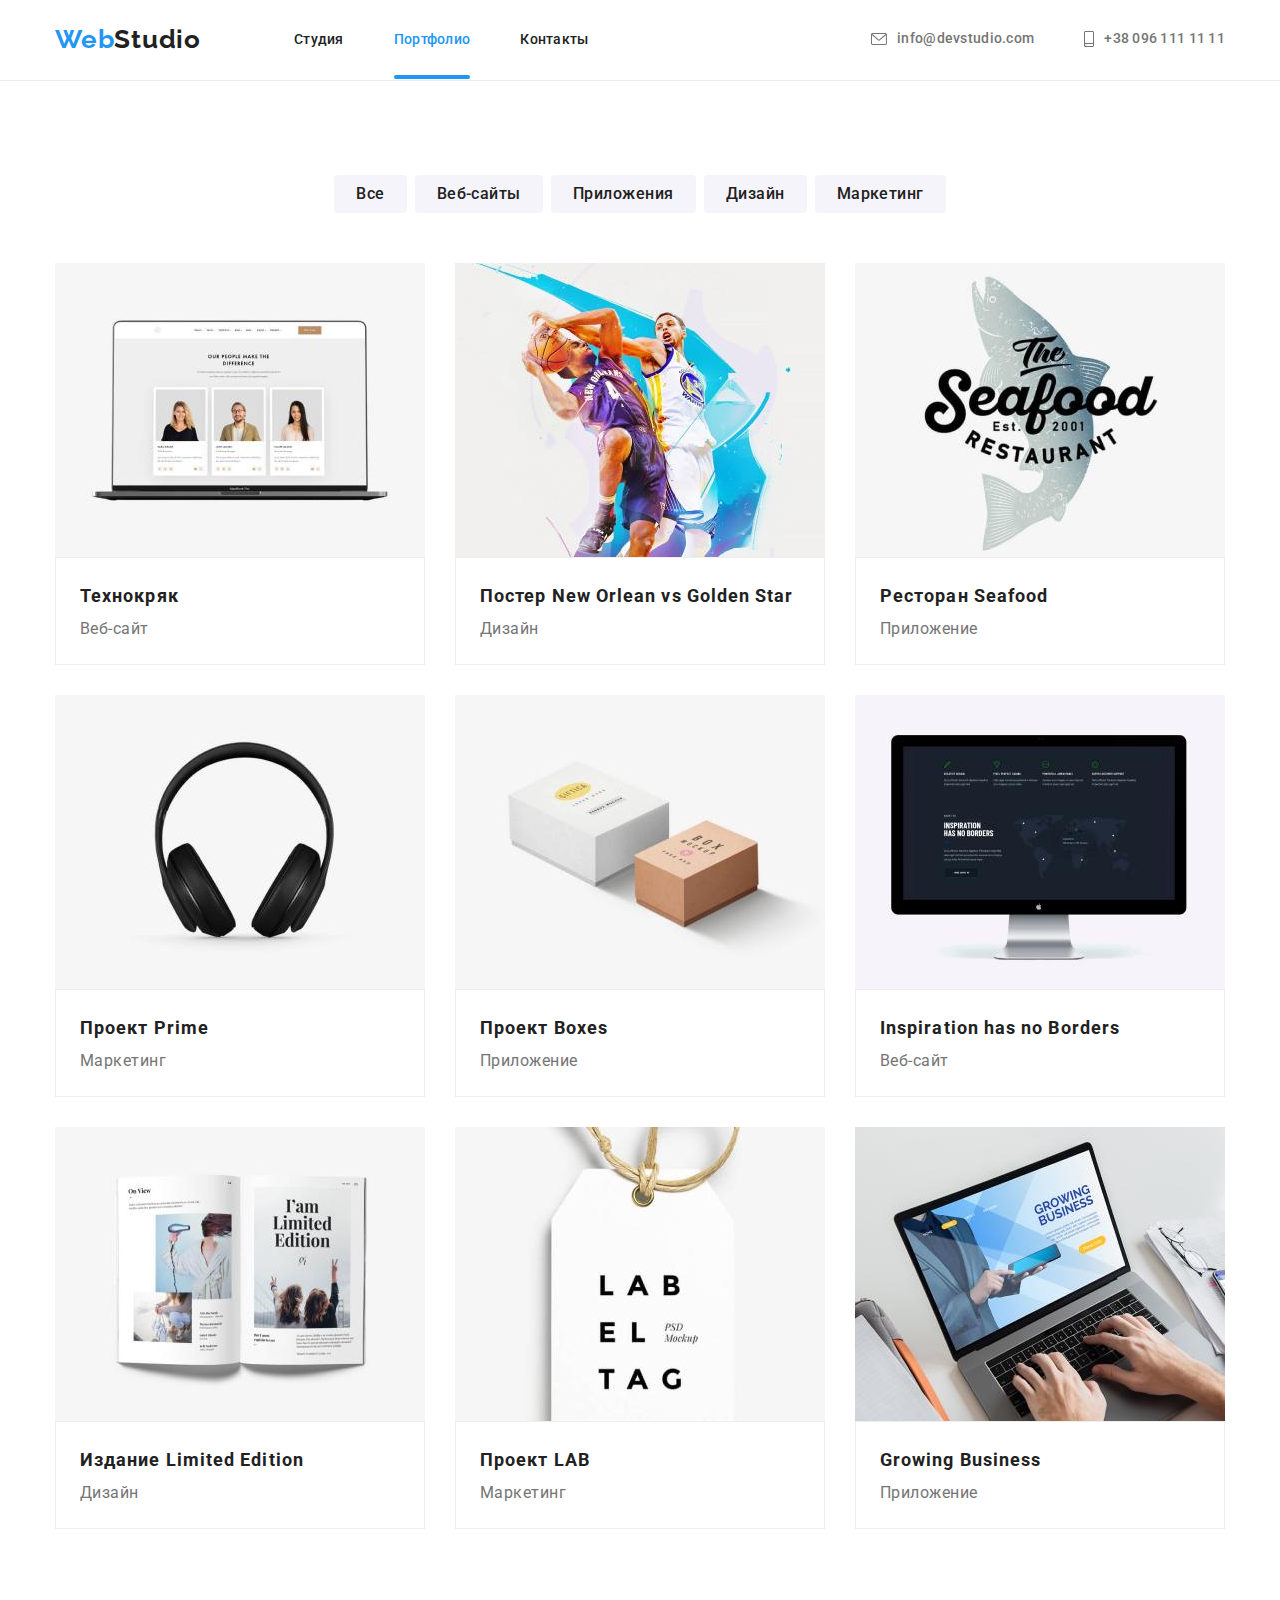
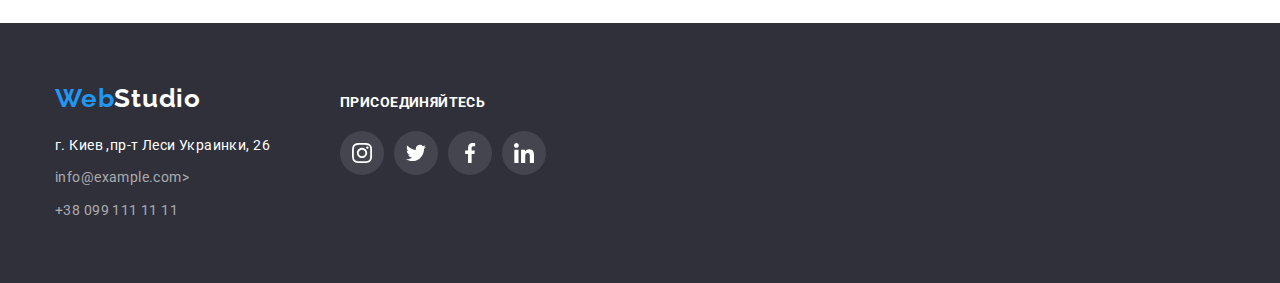
==== portfolio.html @ cd9b9634 "старт" ====
<!DOCTYPE html>
<html lang="ru">
  <head>
    <meta charset="UTF-8" />
    <meta http-equiv="X-UA-Compatible" content="IE=edge" />
    <meta name="viewport" content="width=device-width, initial-scale=1.0" />
    <title>WebStudio</title>
    <link rel="preconnect" href="https://fonts.googleapis.com" />
    <link rel="preconnect" href="https://fonts.gstatic.com" crossorigin />
    <link
      href="https://fonts.googleapis.com/css2?family=Raleway:wght@700&family=Roboto:wght@400;500;700;900&display=swap"
      rel="stylesheet"
    />
    <link
      rel="stylesheet"
      href="https://cdnjs.cloudflare.com/ajax/libs/modern-normalize/1.1.0/modern-normalize.css"
      integrity="sha512-Y0MM+V6ymRKN2zStTqzQ227DWhhp4Mzdo6gnlRnuaNCbc+YN/ZH0sBCLTM4M0oSy9c9VKiCvd4Jk44aCLrNS5Q=="
      crossorigin="anonymous"
      referrerpolicy="no-referrer"
    />
    <link rel="stylesheet" href="./css/styles.css" />
  </head>
  <body>
    <!--[Хедер]-->
    <header class="main-header">
      <div class="container container-header">
        <!--Главная навигация-->
        <nav class="main-nav">
          <a href="./index.html" class="logo"
            >Web<span class="logo-web">Studio</span>
          </a>
          <ul class="nav-list list">
            <li class="nav-list-item">
              <a href="./index.html" class="nav-link">Студия</a>
            </li>
            <li class="nav-list-item">
              <a href="./portfolio.html" class="nav-link current">Портфолио</a>
            </li>
            <li class="nav-list-item">
              <a href="" class="nav-link">Контакты</a>
            </li>
          </ul>
        </nav>
        <ul class="contacts heder list contacts-list">
          <li class="contacts-item">
            <a
              href="mailto:info@devstudio.com"
              class="contacts-link contacts-link-icon"
            >
              <svg class="contact-icon" width="16px" height="12px">
                <use href="./images/sprite.svg#icon-envelope-mail"></use>
              </svg>
              info@devstudio.com
            </a>
          </li>
          <li class="contacts-item">
            <a href="tel:+380961111111" class="contacts-link contacts-link-icon"
              ><svg class="contact-icon" width="10px" height="16px">
                <use href="./images/sprite.svg#icon-smartphone"></use>
              </svg>
              +38 096 111 11 11</a
            >
          </li>
        </ul>
      </div>
    </header>
    <!--Основной контент страницы Портфолио-->
    <main>
      <section class="section portfolio section-portfolio">
        <div class="container">
          <h1 class="section-title visually-hidden">Страница Портфолио</h1>
          <ul class="nav-portfolio list">
            <li class="nav-portfolio-item">
              <button type="button" class="buttons">Все</button>
            </li>
            <li class="nav-portfolio-item">
              <button type="button" class="buttons">Веб-сайты</button>
            </li>
            <li class="nav-portfolio-item">
              <button type="button" class="buttons">Приложения</button>
            </li>
            <li class="nav-portfolio-item">
              <button type="button" class="buttons">Дизайн</button>
            </li>
            <li class="nav-portfolio-item">
              <button type="button" class="buttons">Маркетинг</button>
            </li>
          </ul>
          <ul class="portfolio-list list">
            <li class="portfolio-item"><div class="portfolio-item-box">
              <a href="" class="portfolio-item-link">
                <div class="portfolio-pre-box"><img
                  src="./images/img-tehno.jpg"
                  alt="Веб-сайт технокряк"
                  width="370"
                  height="294"
                />
              <p class="portfolio-box-text">Технокряк это современная площадка распространения коронавируса. Компании используют эту платформу для цифрового шпионажа и атак на защищённые сервера конкурентов.</p>
              </div>
                <div class="descript-portfolio">
                  <h2 class="title">Технокряк</h2>
                  <p class="text">Веб-сайт</p>
                </div></div>
              </a>
            </li>
            <li class="portfolio-item"><div class="portfolio-item-box">
              <a href="" class="portfolio-item-link">
                <div class="portfolio-pre-box"><img
                  src="./images/img-poster.jpg"
                  alt="Постер баскетбольного матча"
                  width="370"
                  height="294"
                /><p class="portfolio-box-text">Технокряк это современная площадка распространения коронавируса. Компании используют эту платформу для цифрового шпионажа и атак на защищённые сервера конкурентов.</p>
              </div>
                <div class="descript-portfolio">
                  <h2 class="title">Постер New Orlean vs Golden Star</h2>
                  <p class="text">Дизайн</p>
                </div></div>
              </a>
            </li>
            <li class="portfolio-item"><div class="portfolio-item-box">
              <a href="" class="portfolio-item-link">
                <div class="portfolio-pre-box"><img
                  src="./images/img-seafood.jpg"
                  alt="Лого ресторана"
                  width="370"
                  height="294"
                /><p class="portfolio-box-text">Технокряк это современная площадка распространения коронавируса. Компании используют эту платформу для цифрового шпионажа и атак на защищённые сервера конкурентов.</p>
              </div>
                <div class="descript-portfolio">
                  <h2 class="title">Ресторан Seafood</h2>
                  <p class="text">Приложение</p>
                </div></div>
              </a>
            </li>
            <li class="portfolio-item"><div class="portfolio-item-box">
              <a href="" class="portfolio-item-link">
                <div class="portfolio-pre-box"><img
                  src="./images/img-prime.jpg"
                  alt="Наушники"
                  width="370"
                  height="294"
                /><p class="portfolio-box-text">Технокряк это современная площадка распространения коронавируса. Компании используют эту платформу для цифрового шпионажа и атак на защищённые сервера конкурентов.</p>
              </div>
                <div class="descript-portfolio">
                  <h2 class="title">Проект Prime</h2>
                  <p class="text">Маркетинг</p>
                </div></div>
              </a>
            </li>
            <li class="portfolio-item"><div class="portfolio-item-box">
              <a href="" class="portfolio-item-link">
                <div class="portfolio-pre-box"><img
                  src="./images/img-boxes.jpg"
                  alt="Коробки"
                  width="370"
                  height="294"
                /><p class="portfolio-box-text">Технокряк это современная площадка распространения коронавируса. Компании используют эту платформу для цифрового шпионажа и атак на защищённые сервера конкурентов.</p>
              </div>
                <div class="descript-portfolio">
                  <h2 class="title">Проект Boxes</h2>
                  <p class="text">Приложение</p>
                </div></div>
              </a>
            </li>
            <li class="portfolio-item"><div class="portfolio-item-box">
              <a href="" class="portfolio-item-link">
                <div class="portfolio-pre-box"><img
                  src="./images/img-inspire.jpg"
                  alt="Веб-сайт Inspiration has no Borders"
                  width="370"
                  height="294"
                /><p class="portfolio-box-text">Технокряк это современная площадка распространения коронавируса. Компании используют эту платформу для цифрового шпионажа и атак на защищённые сервера конкурентов.</p>
              </div>
                <div class="descript-portfolio">
                  <h2 class="title">Inspiration has no Borders</h2>
                  <p class="text">Веб-сайт</p>
                </div></div>
              </a>
            </li>
            <li class="portfolio-item"><div class="portfolio-item-box">
              <a href="" class="portfolio-item-link">
                <div class="portfolio-pre-box"><img
                  src="./images/img-limited.jpg"
                  alt="Лимитированое издание"
                  width="370"
                  height="294"
                /><p class="portfolio-box-text">Технокряк это современная площадка распространения коронавируса. Компании используют эту платформу для цифрового шпионажа и атак на защищённые сервера конкурентов.</p>
              </div>
                <div class="descript-portfolio">
                  <h2 class="title">Издание Limited Edition</h2>
                  <p class="text">Дизайн</p>
                </div></div>
              </a>
            </li>
            <li class="portfolio-item"><div class="portfolio-item-box">
              <a href="" class="portfolio-item-link">
                <div class="portfolio-pre-box"><img
                  src="./images/img-lab.jpg"
                  alt="лого проекта LAB"
                  width="370"
                  height="294"
                /><p class="portfolio-box-text">Технокряк это современная площадка распространения коронавируса. Компании используют эту платформу для цифрового шпионажа и атак на защищённые сервера конкурентов.</p>
              </div>
                <div class="descript-portfolio">
                  <h2 class="title">Проект LAB</h2>
                  <p class="text">Маркетинг</p>
                </div></div>
              </a>
            </li>
            <li class="portfolio-item"><div class="portfolio-item-box">
              <a href="" class="portfolio-item-link">
                <div class="portfolio-pre-box"><img
                  src="./images/img-business.jpg"
                  alt="Приложение Growing Business"
                  width="370"
                  height="294"
                /><p class="portfolio-box-text">Технокряк это современная площадка распространения коронавируса. Компании используют эту платформу для цифрового шпионажа и атак на защищённые сервера конкурентов.</p>
              </div>
                <div class="descript-portfolio">
                  <h2 class="title">Growing Business</h2>
                  <p class="text">Приложение</p>
                </div></div>
              </a>
            </li>
          </ul>
        </div>
      </section>
    </main>
    <!--Футер -->
    <footer class="footer">
      <div class="container">
        <div class="footer-container">
          <div class="footer-container-box">
            <a href="./index.html" class="logo logo-footer"
              >Web<span class="logo-web logo-web-footer">Studio</span>
            </a>
            <address>
              <ul class="contacts list">
                <li class="contact-item">
                  <a href="" class="contacts-link"
                    >г. Киев ,пр-т Леси Украинки, 26</a
                  >
                </li>
                <li class="contact-item">
                  <a
                    href="mailto:info@example.com"
                    class="contacts-link active"
                  >
                    info@example.com></a
                  >
                </li>
                <li class="contact-item">
                  <a href="tel:+380991111111" class="contacts-link active"
                    >+38 099 111 11 11</a
                  >
                </li>
              </ul>
            </address>
          </div>
          <div class="footer-container-box">
            <p class="conect">присоединяйтесь</p>
            <ul class="list social-network">
              <li class="social-network-item">
                <a href="" class="sosial-network-link"
                  ><svg width="20px" height="20px" class="social-network-icon">
                    <use href="./images/sprite.svg#icon-instagram"></use></svg
                ></a>
              </li>
              <li class="social-network-item">
                <a href="" class="sosial-network-link"
                  ><svg width="20px" height="20px" class="social-network-icon">
                    <use href="./images/sprite.svg#icon-twitter"></use></svg
                ></a>
              </li>
              <li class="social-network-item">
                <a href="" class="sosial-network-link"
                  ><svg width="20px" height="20px" class="social-network-icon">
                    <use href="./images/sprite.svg#icon-facebook"></use></svg
                ></a>
              </li>
              <li class="social-network-item">
                <a href="" class="sosial-network-link"
                  ><svg width="20px" height="20px" class="social-network-icon">
                    <use href="./images/sprite.svg#icon-linkedin"></use></svg
                ></a>
              </li>
            </ul>
          </div>
        </div>
      </div>
    </footer>
  </body>
</html>
---- css/styles.css ----
:root {
  --primary-text-color: #757575;
  --title-text-color: #212121;
  --accent-color: #2196f3;
  --primary-white-color: #ffffff;
  --buttons-bgc-color: #f5f4fa;
  --cubic: cubic-bezier(0.4, 0, 0.2, 1);
}
body {
  color: var(--primary-text-color);
  background-color: var(--primary-white-color);
  font-family: roboto, sans-serif;
}
p,
h1,
h2,
h3,
h4,
h5,
h6 {
  margin: 0;
  padding: 0;
}
ul {
  margin: 0;
  padding: 0;
}
img {
  display: block;
  max-width: 100%;
}

.container {
  width: 1200px;
  padding-left: 15px;
  padding-right: 15px;
  margin-left: auto;
  margin-right: auto;
}
.visually-hidden {
  position: absolute;
  width: 1px;
  height: 1px;
  margin: -1px;
  border: 0;
  padding: 0;

  white-space: nowrap;
  clip-path: inset(100%);
  clip: rect(0 0 0 0);
  overflow: hidden;
}
.list {
  list-style: none;
}
/* Стили заголовков секции */
.section .section-title {
  color: var(--title-text-color);
  font-family: Roboto, sans-serif;
  font-weight: 700;
  font-size: 36px;
  line-height: 1.16;
  text-align: center;
  letter-spacing: 0.03em;
  margin-bottom: 50px;
}
/* Стиль лого */
.logo {
  color: var(--accent-color);
  font-family: Raleway, sans-serif;
  font-weight: 700;
  font-size: 26px;
  line-height: 1.19;
  letter-spacing: 0.03em;
  text-decoration: none;
}
.logo-web {
  color: var(--title-text-color);
}
.logo-web-footer {
  color: var(--primary-white-color);
}

/* Стиль хедер */
.main-header {
  padding-top: 24px;
  padding-bottom: 25px;
}
.main-nav .nav-link {
  position: relative;
  color: var(--title-text-color);
  font-family: Roboto, sans-serif;
  font-weight: 500;
  font-size: 14px;
  line-height: 1.14;
  letter-spacing: 0.02em;
  text-decoration: none;
  transition: color 250ms var(--cubic);
}
.nav-link.current::after {
  content: "";
  position: absolute;
  bottom: -32px;
  left: 0px;
  width: 100%;
  height: 4px;
  background-color: var(--accent-color);
  border-radius: 2px;
}
.main-header {
  border-bottom: 1px solid #ececec;
}
.main-nav {
  display: flex;
  align-items: center;
}
.container-header {
  display: flex;
}
.nav-list {
  display: flex;
  margin-left: 93px;
}
.nav-list .nav-list-item:not(:last-child) {
  margin-right: 50px;
}
.nav-link:hover,
.nav-link:focus {
  color: var(--accent-color);
}
.main-nav .nav-link.current {
  color: var(--accent-color);
}
.contacts.heder {
  display: flex;
  align-items: center;
  margin-left: auto;
}
.contacts-item {
  display: flex;
  fill: var(--primary-text-color);
  align-items: center;
}
.contact-icon {
  margin-right: 10px;
}
.contacts-item:not(:last-child) {
  margin-right: 50px;
}
.contacts .contacts-link {
  display: flex;
  color: var(--primary-text-color);
  font-family: Roboto, sans-serif;
  font-weight: 500;
  font-size: 14px;
  line-height: 1.14;
  letter-spacing: 0.02em;
  text-decoration: none;
  align-items: center;
  transition: color 250ms var(--cubic), fill 250ms var(--cubic);
}
.contacts-link:hover,
.contacts-link:focus {
  color: var(--accent-color);
  fill: var(--accent-color);
}
/* Стиль героя*/
.section-hero {
  max-width: 1600px;
  height: 600px;
  margin-left: auto;
  margin-right: auto;
  background-color: #2f303a;
  background-image: linear-gradient(
      to right,
      rgba(47, 48, 58, 0.4),
      rgba(47, 48, 58, 0.4)
    ),
    url(../images/bg-img.jpg);
}
.section-hero {
  padding-top: 200px;
  padding-bottom: 200px;
}
.hero {
  text-align: center;
}
.hero-button {
  color: var(--primary-white-color);
  background-color: var(--accent-color);
  font-family: inherit;
  font-weight: 700;
  font-size: 16px;
  line-height: 1.87;
  letter-spacing: 0.06em;
  cursor: pointer;
  border: 1px;
  border-radius: 4px;
  padding: 10px 32px;
  box-shadow: 0px 4px 4px rgba(0, 0, 0, 0.15);
  transition: background-color 250ms var(--cubic);
}
.hero-button:hover,
.hero-button:focus {
  background-color: #188ce8;
  color: var(--primary-white-color);
}
.hero-title {
  color: var(--primary-white-color);
  font-family: Roboto, sans-serif;
  font-weight: 900;
  font-size: 44px;
  line-height: 1.36;
  text-align: center;
  letter-spacing: 0.06em;
  text-transform: uppercase;
  margin-bottom: 30px;
}
/* Стиль сtкуции Особености */
.section-features {
  padding-top: 94px;
  padding-bottom: 94px;
}
.features-list {
  display: flex;
}

.features-item {
  width: 270px;
}
/* /// */
.features-item:not(:last-child) {
  margin-right: 30px;
}
.features-title {
  color: var(--title-text-color);
  font-family: Roboto, sans-serif;
  font-weight: 700;
  font-size: 14px;
  line-height: 1.14;
  letter-spacing: 0.03em;
  text-transform: uppercase;
  margin-bottom: 10px;
  margin-top: 30px;
}
.features-container {
  display: flex;
  width: 270px;
  height: 120px;
  border: #f5f4fa;
  background-color: #f5f4fa;
  border-radius: 4px;
  align-items: center;
  justify-content: center;
}
.features-icon {
  width: 70px;
  height: 70px;
}
.features-text {
  font-size: 14px;
  line-height: 1.71;
  letter-spacing: 0.03em;
}
/* Стиль секции Чем мы занимаемся */
.section-doing {
  padding-bottom: 94px;
}
.doing-list {
  display: flex;
}
.doing-item {
  position: relative;
}
.doing-item-box {
  position: absolute;
  display: flex;
  justify-content: center;
  align-items: center;
  background-color: rgba(47, 48, 58, 0.8);
  width: 370px;
  height: 70px;
  bottom: 0;
  left: 0;
}
.doing-pre-title {
  font-family: Roboto, sans-serif;
  font-weight: 700;
  font-size: 14px;
  line-height: 1.14;
  letter-spacing: 0.03em;
  text-transform: uppercase;
  color: var(--primary-white-color);
}
.doing-item:not(:last-child) {
  margin-right: 30px;
}
/* Стиль секции Наша команда */
.section-team {
  background-color: #f5f4fa;
  padding-top: 94px;
  padding-bottom: 94px;
}
.team-list {
  display: flex;
  margin-left: -30px;
  margin-bottom: -30px;
}
.team-item {
  flex-basis: calc(100% / 4 - 30px);
  margin-left: 30px;
  margin-bottom: 30px;
  border-radius: 0px 0px 4px 4px;
  border: 1px;
  background-color: var(--primary-white-color);
  text-align: center;
  width: 270px;
  box-shadow: 0px 1px 3px rgba(0, 0, 0, 0.12), 0px 1px 1px rgba(0, 0, 0, 0.14),
    0px 2px 1px rgba(0, 0, 0, 0.2);
}
.team-icon-list {
  display: flex;
  justify-content: center;
}
.team-link-icon {
  display: flex;
  background-color: var(--primary-white-color);
  width: 44px;
  height: 44px;
  border-radius: 50%;
  color: #afb1b8;
  justify-content: center;
  align-items: center;
  transition: background-color 250ms var(--cubic), color 250ms var(--cubic);
}
.team-item-icon:not(:last-child) {
  margin-right: 10px;
}
.team-link-icon:hover,
.team-link-icon:focus {
  background-color: var(--accent-color);
  color: var(--primary-white-color);
}
.team-icon {
  width: 20px;
  height: 20px;
  fill: currentColor;
}
.description {
  padding-top: 30px;
  padding-bottom: 30px;
}
.team .title {
  color: var(--title-text-color);
  font-family: Roboto, sans-serif;
  font-weight: 500;
  font-size: 16px;
  line-height: 1.18;
  letter-spacing: 0.03em;
  margin-bottom: 10px;
}
.team .text {
  font-size: 16px;
  line-height: 1.18;
  letter-spacing: 0.03em;
  margin-bottom: 16px;
}
/* Стили секции клиентов */
.section-clients {
  padding-top: 94px;
  padding-bottom: 94px;
}
.clients-list {
  display: flex;
  justify-content: center;
}
.clients-item {
  width: 170px;
  height: 92px;
}
.clients-item-link {
  display: flex;
  justify-content: center;
  align-items: center;
  fill: rgba(175, 177, 184, 1);
  border: solid rgba(175, 177, 184, 1) 1px;
  border-radius: 4px;
  width: inherit;
  height: inherit;
  transition: fill 250ms var(--cubic), border-color 250ms var(--cubic);
}
.clients-item:not(:last-child) {
  margin-right: 30px;
}
.clients-item-link:hover,
.clients-item-link:focus {
  fill: rgba(33, 150, 243, 1);
  border-color: rgba(33, 150, 243, 1);
  cursor: pointer;
}

/* Стили кнопок портфолио */
.nav-portfolio {
  display: flex;
}
.nav-portfolio .buttons {
  color: var(--title-text-color);
  background-color: var(--buttons-bgc-color);
  font-family: inherit;
  font-weight: 500;
  font-size: 16px;
  line-height: 1.62;
  letter-spacing: 0.03em;
  cursor: pointer;
  border: 1px;
  border-radius: 4px;
  padding: 6px 22px;
  transition: color 250ms var(--cubic), background-color 250ms var(--cubic),
    box-shadow 250ms var(--cubic);
}
.nav-portfolio {
  justify-content: center;
}
.nav-portfolio-item:not(:last-child) {
  margin-right: 8px;
}
.nav-portfolio {
  margin-bottom: 50px;
}
.nav-portfolio .buttons:hover,
.nav-portfolio .buttons:focus {
  color: var(--primary-white-color);
  background-color: var(--accent-color);
  box-shadow: 0px 3px 1px rgba(0, 0, 0, 0.1), 0px 1px 2px rgba(0, 0, 0, 0.08),
    0px 2px 2px rgba(0, 0, 0, 0.12);
}
/* Стили Портфолио */
.portfolio-list {
  display: flex;
  flex-wrap: wrap;
  margin-left: -30px;
  margin-bottom: -30px;
}
.portfolio-item:hover,
.portfolio-item:focus {
  box-shadow: 0px 1px 1px rgba(0, 0, 0, 0.12), 0px 4px 4px rgba(0, 0, 0, 0.06),
    1px 4px 6px rgba(0, 0, 0, 0.16);
}
.portfolio-item {
  flex-basis: calc(100% / 3 - 30px);
  margin-left: 30px;
  margin-bottom: 30px;
  transition: box-shadow 250ms var(--cubic);
}
.portfolio-item-box {
  position: relative;
}
.portfolio-pre-box {
  position: relative;
  width: 100%;
  height: 100%;
  overflow: hidden;
}
.portfolio-box-text {
  position: absolute;
  font-family: Roboto, sans-serif;
  font-size: 18px;
  line-height: 1.55;
  letter-spacing: 0.03em;
  color: var(--primary-white-color);
  background-color: rgba(33, 150, 243, 0.9);
  width: 100%;
  height: 100%;
  top: 0px;
  left: 0px;
  padding-left: 24px;
  padding-right: 24px;
  padding-top: 63px;
  padding-bottom: 63px;
  transform: translateY(100%);
  transition: transform 250ms var(--cubic);
}
.portfolio-item-box:hover .portfolio-box-text,
.portfolio-item-box:focus .portfolio-box-text {
  transform: translateY(0%);
}
.portfolio-item-link {
  text-decoration: none;
  color: inherit;
}
.descript-portfolio {
  border: 1px solid #eeeeee;
  padding-top: 20px;
  padding-bottom: 20px;
  padding-left: 24px;
  background-color: var(--primary-white-color);
}
.portfolio .title {
  color: var(--title-text-color);
  font-family: Roboto, sans-serif;
  font-weight: 700;
  font-size: 18px;
  line-height: 2;
  letter-spacing: 0.06em;
}
.portfolio .text {
  font-size: 16px;
  line-height: 1.87;
  letter-spacing: 0.03em;
}
.section.portfolio {
  padding-top: 94px;
  padding-bottom: 94px;
}
/* Стили футер  */
.footer {
  background-color: #2f303a;
  padding-bottom: 60px;
  padding-top: 60px;
}
.footer-container {
  display: flex;
  justify-content: flex-start;
  align-items: baseline;
}
.footer-container-box:not(:last-child) {
  margin-right: 70px;
}
.social-network {
  display: flex;
  justify-content: flex-start;
  align-items: center;
}
.sosial-network-link {
  display: flex;
  fill: var(--primary-white-color);
  background-color: rgba(255, 255, 255, 0.1);
  width: 44px;
  height: 44px;
  justify-content: center;
  border-radius: 50%;
  align-items: center;
  transition: background-color 250ms var(--cubic);
}
.social-network-item:not(:last-child) {
  margin-right: 10px;
}

.sosial-network-link:hover,
.sosial-network-link:focus {
  background-color: var(--accent-color);
}
.conect {
  display: flex;
  font-weight: 700;
  font-size: 14px;
  line-height: 1.14;
  letter-spacing: 0.03em;
  text-transform: uppercase;
  color: var(--primary-white-color);
  margin-bottom: 20px;
}
.contact-item:not(:last-child) {
  margin-bottom: 9px;
}
.logo-footer {
  display: inline-block;
  margin-bottom: 20px;
}
.footer .contacts-link {
  color: var(--primary-white-color);
  font-family: Roboto, sans-serif;
  font-weight: 400;
  font-style: normal;
  font-size: 14px;
  line-height: 1.71;
  letter-spacing: 0.03em;
  transition: color 250ms var(--cubic);
}
.contacts-link.active {
  color: rgba(255, 255, 255, 0.6);
}

.footer .contacts-link:hover,
.footer .contacts-link:focus {
  color: var(--accent-color);
}

.singer-form {
  display: flex;
}
.singer-item {
  width: 358px;
  
  background-color: #2f303a;
  border: 1px solid rgba(255, 255, 255, 0.3);
  border-radius: 4px;
  margin-right: 12px;
  padding-left: 16px;
  padding-top: 15px;
  padding-bottom:15px ;
}
.singer-button {
  color: var(--primary-white-color);
  background-color: var(--accent-color);
  font-family: inherit;
  font-weight: 700;
  font-size: 16px;
  line-height: 1.87;
  letter-spacing: 0.06em;
  cursor: pointer;
  border-radius: 4px;
  border: 1px;
  width: 200px;
  height: 50px;
  box-shadow: 0px 4px 4px rgba(0, 0, 0, 0.15);
  transition:background-color 2503ms var(--cubic);
}
.singer-button:hover,
.singer-button:focus {
  background-color: #188CE8;
}
/* Стили модалки */
.backdrop {
  position: fixed;
  top: 0px;
  left: 0px;
  width: 100vw;
  height: 100vh;
  background-color: rgba(0, 0, 0, 0.2);
  opacity: 1;
  transition: opacity 250ms var(--cubic), visibility 250ms var(--cubic);
}
.hero-modal {
  position: absolute;
  width: 528px;
  min-height: 581px;
  background-color: var(--primary-white-color);
  box-shadow: 0px 1px 3px rgba(0, 0, 0, 0.12), 0px 1px 1px rgba(0, 0, 0, 0.14),
    0px 2px 1px rgba(0, 0, 0, 0.2);
  border-radius: 4px;
  top: 50%;
  left: 50%;
  transform: translate(-50%, -50%);
}
.modal-buttton {
  position: absolute;
  top: 0px;
  right: 0px;
  width: 30px;
  height: 30px;
  border-radius: 50%;
  border: 1px solid rgba(0, 0, 0, 0.1);
  margin-right: 8px;
  margin-top: 8px;
  display: flex;
  align-items: center;
  justify-content: center;
  background-color: var(--primary-white-color);
}
.is-hidden {
  opacity: 0;
  visibility: hidden;
  pointer-events: none;
}
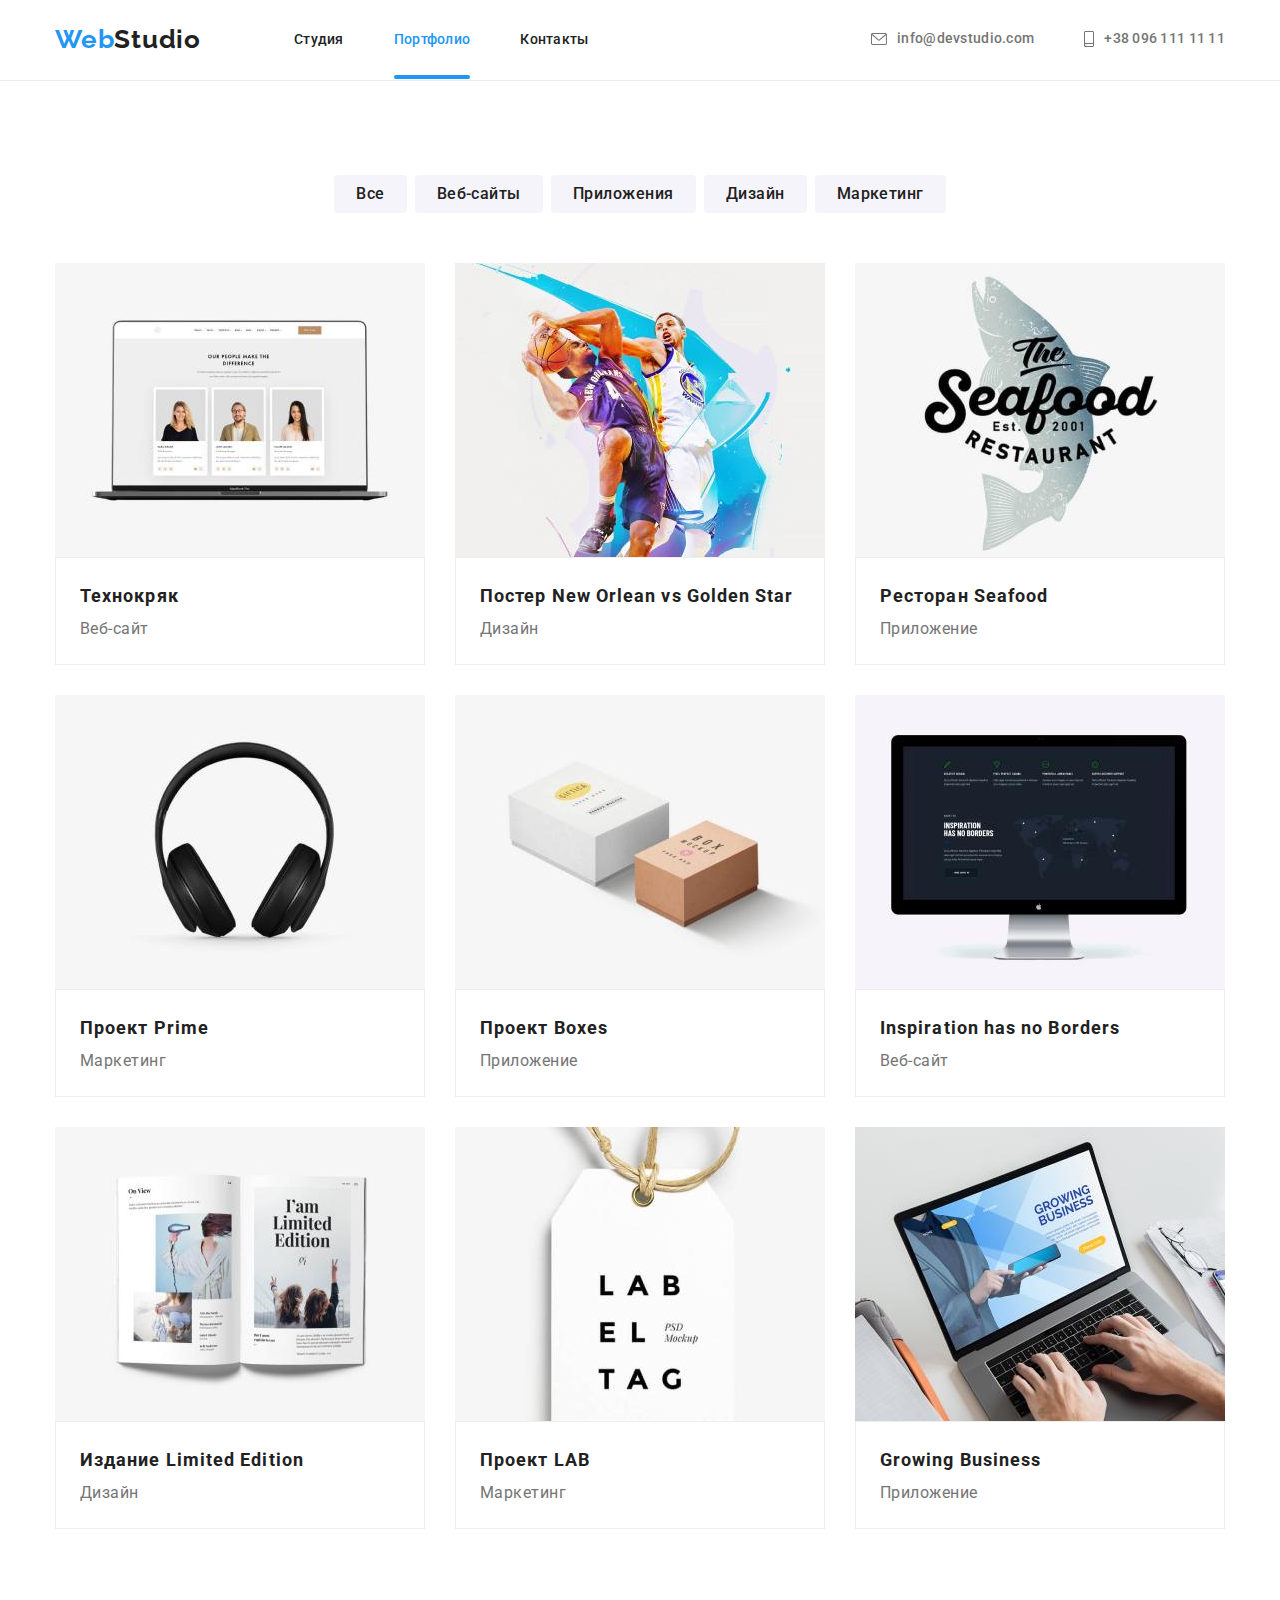
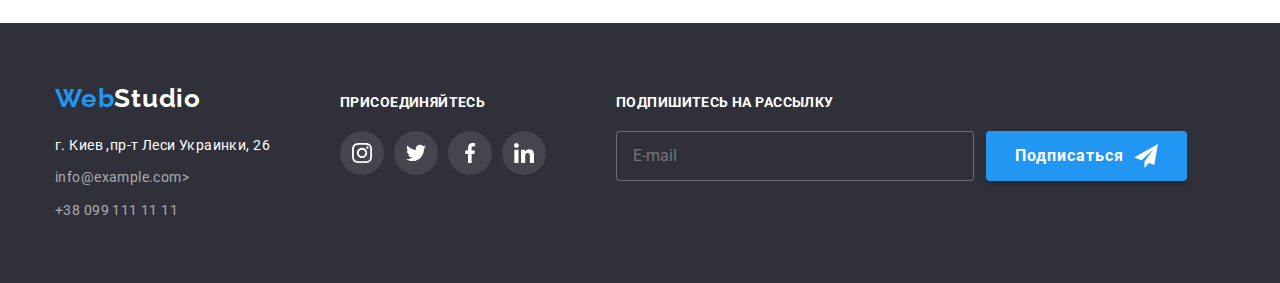
==== commit a07da9e7: "заканчивает футер" ====
--- a/portfolio.html
+++ b/portfolio.html
@@ -264,28 +264,38 @@
               <li class="social-network-item">
                 <a href="" class="sosial-network-link"
                   ><svg width="20px" height="20px" class="social-network-icon">
-                    <use href="./images/sprite.svg#icon-instagram"></use></svg
-                ></a>
+                    <use href="./images/sprite.svg#icon-instagram"></use></svg>
+                </a>
               </li>
               <li class="social-network-item">
                 <a href="" class="sosial-network-link"
                   ><svg width="20px" height="20px" class="social-network-icon">
-                    <use href="./images/sprite.svg#icon-twitter"></use></svg
-                ></a>
+                    <use href="./images/sprite.svg#icon-twitter"></use></svg>
+                </a>
               </li>
               <li class="social-network-item">
                 <a href="" class="sosial-network-link"
                   ><svg width="20px" height="20px" class="social-network-icon">
-                    <use href="./images/sprite.svg#icon-facebook"></use></svg
-                ></a>
+                    <use href="./images/sprite.svg#icon-facebook"></use></svg>
+                </a>
               </li>
               <li class="social-network-item">
                 <a href="" class="sosial-network-link"
                   ><svg width="20px" height="20px" class="social-network-icon">
-                    <use href="./images/sprite.svg#icon-linkedin"></use></svg
-                ></a>
+                    <use href="./images/sprite.svg#icon-linkedin"></use></svg>
+                </a>
               </li>
             </ul>
+          </div>
+          <div class="container-singer">
+            <b class="conect">Подпишитесь на рассылку</b>
+            <form class="singer-form">
+              <label for="mail"></label>
+              <input type="emeil" name="mail" class="singer-item" placeholder="E-mail"></input>
+              <button type="submit" class="singer-button">Подписаться <svg class="singer-icon" width="24px" height="24px" class="social-network-icon">
+                <use href="./images/sprite.svg#icon-icon-send"></use></svg>
+                </button>
+            </form>
           </div>
         </div>
       </div>
--- a/css/styles.css
+++ b/css/styles.css
@@ -591,14 +591,13 @@
 }
 .singer-item {
   width: 358px;
-  
   background-color: #2f303a;
   border: 1px solid rgba(255, 255, 255, 0.3);
   border-radius: 4px;
   margin-right: 12px;
   padding-left: 16px;
   padding-top: 15px;
-  padding-bottom:15px ;
+  padding-bottom: 15px;
 }
 .singer-button {
   color: var(--primary-white-color);
@@ -610,15 +609,23 @@
   letter-spacing: 0.06em;
   cursor: pointer;
   border-radius: 4px;
+  display: flex;
+  align-items: center;
+  justify-content: center;
   border: 1px;
-  width: 200px;
-  height: 50px;
+  padding-left: 29px;
+  padding-right: 29px;
+  padding-top: 10px;
+  padding-bottom: 10px;
   box-shadow: 0px 4px 4px rgba(0, 0, 0, 0.15);
-  transition:background-color 2503ms var(--cubic);
+  transition: background-color 250ms var(--cubic);
+}
+.singer-icon {
+  margin-left: 10px;
 }
 .singer-button:hover,
 .singer-button:focus {
-  background-color: #188CE8;
+  background-color: #188ce8;
 }
 /* Стили модалки */
 .backdrop {
